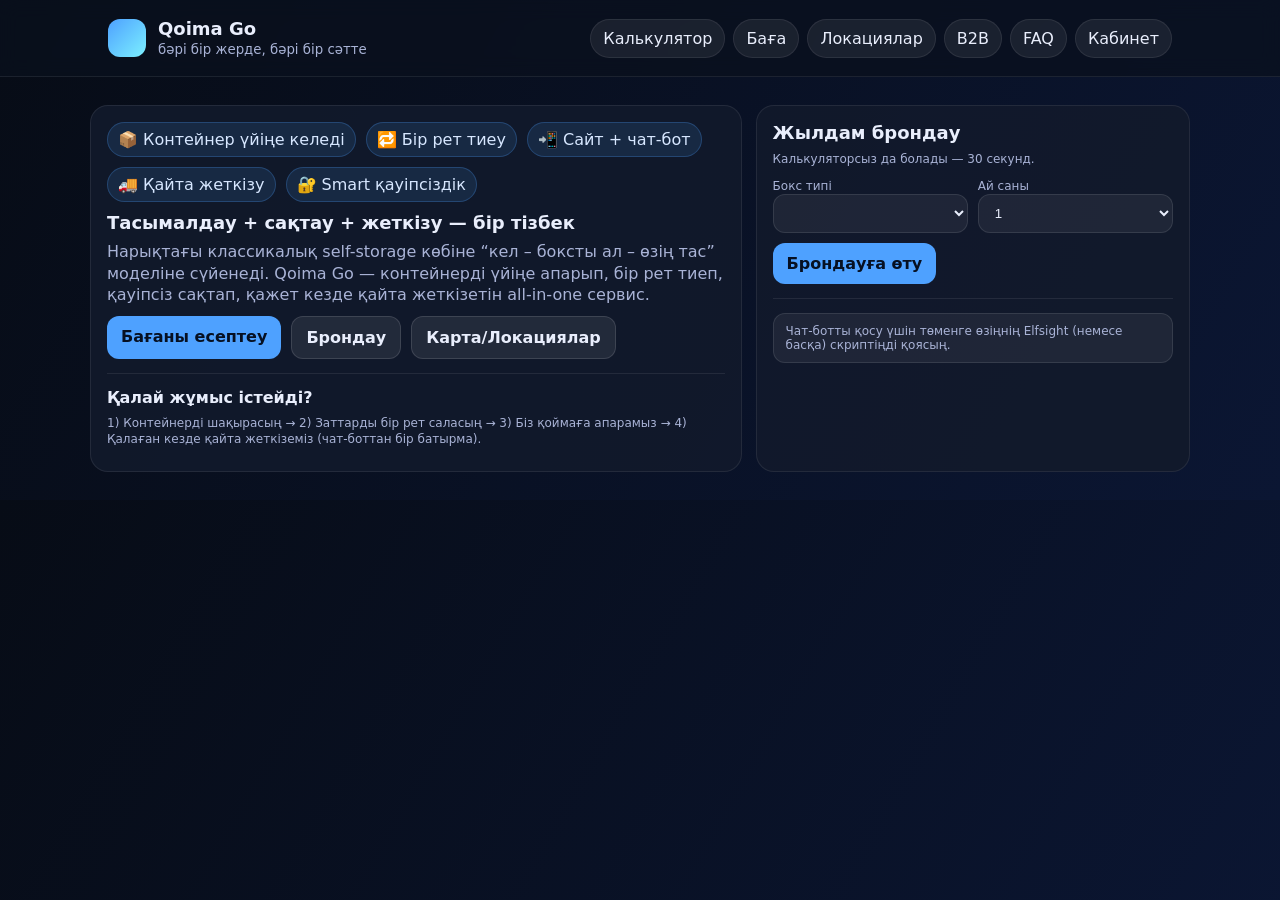
==== index.html @ ec1948fd "Create index.html" ====
<!doctype html>
<html lang="kk">
<head>
  <meta charset="utf-8" />
  <meta name="viewport" content="width=device-width,initial-scale=1" />
  <title>Qoima Go — бәрі бір жерде</title>
  <link rel="stylesheet" href="assets/style.css" />
</head>
<body>
<header class="nav">
  <div class="container nav-inner">
    <div class="brand">
      <div class="logo"></div>
      <div>
        <h1>Qoima Go</h1>
        <small>бәрі бір жерде, бәрі бір сәтте</small>
      </div>
    </div>
    <nav class="menu">
      <a class="pill" href="calculator.html">Калькулятор</a>
      <a class="pill" href="pricing.html">Баға</a>
      <a class="pill" href="locations.html">Локациялар</a>
      <a class="pill" href="b2b.html">B2B</a>
      <a class="pill" href="faq.html">FAQ</a>
      <a class="pill" href="cabinet.html">Кабинет</a>
    </nav>
  </div>
</header>

<main class="container hero">
  <div class="grid">
    <div class="card">
      <div class="kpi">
        <span class="badge">📦 Контейнер үйіңе келеді</span>
        <span class="badge">🔁 Бір рет тиеу</span>
        <span class="badge">📲 Сайт + чат-бот</span>
        <span class="badge">🚚 Қайта жеткізу</span>
        <span class="badge">🔐 Smart қауіпсіздік</span>
      </div>
      <h2 style="margin-top:10px">Тасымалдау + сақтау + жеткізу — бір тізбек</h2>
      <p>
        Нарықтағы классикалық self-storage көбіне “кел – боксты ал – өзің тас” моделіне сүйенеді.
        Qoima Go — контейнерді үйіңе апарып, бір рет тиеп, қауіпсіз сақтап, қажет кезде қайта жеткізетін all-in-one сервис.
      </p>

      <div class="btns">
        <a class="btn" href="calculator.html">Бағаны есептеу</a>
        <a class="btn alt" href="book.html">Брондау</a>
        <a class="btn alt" href="locations.html">Карта/Локациялар</a>
      </div>

      <div class="hr"></div>
      <h3>Қалай жұмыс істейді?</h3>
      <p class="mini">
        1) Контейнерді шақырасың → 2) Заттарды бір рет саласың → 3) Біз қоймаға апарамыз →
        4) Қалаған кезде қайта жеткіземіз (чат-боттан бір батырма).
      </p>
    </div>

    <div class="card">
      <h2>Жылдам брондау</h2>
      <p class="mini">Калькуляторсыз да болады — 30 секунд.</p>
      <div class="row">
        <div>
          <label>Бокс типі</label>
          <select id="quickBox"></select>
        </div>
        <div>
          <label>Ай саны</label>
          <select id="quickMonths">
            <option>1</option><option>2</option><option>3</option><option>6</option><option>12</option>
          </select>
        </div>
      </div>
      <div class="btns">
        <a class="btn" id="quickGo" href="book.html">Брондауға өту</a>
      </div>

      <div class="hr"></div>
      <div class="notice mini">
        Чат-ботты қосу үшін төменге өзіңнің Elfsight (немесе басқа) скриптіңді қоясың.
      </div>

      <!-- ЧАТ-БОТ (мысал: Elfsight) -->
      <!--
     <script src="assets/data.js"></script>
<script src="assets/app.js"></script>
<script src="assets/chatbot.js"></script>

  <div class="footer">© Qoima Go • Алматы • 24/7 онлайн сервис</div>
</main>

<script src="assets/data.js"></script>
<script src="assets/app.js"></script>
<script>
  const boxSel = document.getElementById("quickBox");
  window.QOIMA.boxTypes.forEach(b=>{
    const o=document.createElement("option");
    o.value=b.id; o.textContent=`${b.title} • ${b.sqm} м²`;
    boxSel.appendChild(o);
  });
  document.getElementById("quickGo").addEventListener("click",(e)=>{
    e.preventDefault();
    const box = boxSel.value;
    const months = document.getElementById("quickMonths").value;
    location.href = `book.html?box=${encodeURIComponent(box)}&months=${encodeURIComponent(months)}`;
  });
</script>
</body>
</html>
---- assets/style.css ----
/* assets/style.css */
:root{--bg:#0b1220;--card:#121a2c;--txt:#e9eefc;--mut:#a9b3d6;--acc:#4ea1ff;--ok:#2bd576;--bad:#ff5a7a;}
*{box-sizing:border-box} body{margin:0;font-family:system-ui,-apple-system,Segoe UI,Roboto,Arial;background:linear-gradient(120deg,#070c16,#0b1633);color:var(--txt);}
a{color:inherit;text-decoration:none}
.container{max-width:1100px;margin:0 auto;padding:18px}
.nav{position:sticky;top:0;background:rgba(10,16,30,.75);backdrop-filter:blur(10px);border-bottom:1px solid rgba(255,255,255,.08);z-index:9}
.nav-inner{display:flex;align-items:center;justify-content:space-between;gap:14px}
.brand{display:flex;align-items:center;gap:12px}
.logo{width:38px;height:38px;border-radius:12px;background:linear-gradient(135deg,var(--acc),#7cf0ff)}
.brand h1{font-size:18px;margin:0}
.brand small{color:var(--mut)}
.menu{display:flex;flex-wrap:wrap;gap:8px}
.pill{padding:9px 12px;border-radius:999px;background:rgba(255,255,255,.07);border:1px solid rgba(255,255,255,.08)}
.pill:hover{border-color:rgba(78,161,255,.7)}
.hero{padding:28px 0}
.grid{display:grid;grid-template-columns:1.2fr .8fr;gap:14px}
@media(max-width:900px){.grid{grid-template-columns:1fr}}
.card{background:rgba(18,26,44,.9);border:1px solid rgba(255,255,255,.08);border-radius:18px;padding:16px}
.kpi{display:flex;gap:10px;flex-wrap:wrap}
.badge{padding:7px 10px;border-radius:999px;background:rgba(78,161,255,.12);border:1px solid rgba(78,161,255,.25);color:#d7e7ff}
h2{margin:0 0 8px;font-size:18px}
h3{margin:12px 0 8px;font-size:16px}
p{margin:8px 0;color:var(--mut);line-height:1.35}
.btns{display:flex;gap:10px;flex-wrap:wrap;margin-top:10px}
.btn{padding:11px 14px;border-radius:12px;background:var(--acc);color:#061022;font-weight:700}
.btn.alt{background:rgba(255,255,255,.08);color:var(--txt);border:1px solid rgba(255,255,255,.12)}
.row{display:grid;grid-template-columns:repeat(2,1fr);gap:10px}
@media(max-width:700px){.row{grid-template-columns:1fr}}
label{font-size:12px;color:var(--mut)}
input,select,textarea{width:100%;padding:10px 12px;border-radius:12px;background:rgba(255,255,255,.06);border:1px solid rgba(255,255,255,.10);color:var(--txt);outline:none}
textarea{min-height:88px}
table{width:100%;border-collapse:separate;border-spacing:0 8px}
td,th{padding:10px 12px;text-align:left}
tr{background:rgba(255,255,255,.04);border:1px solid rgba(255,255,255,.08)}
tr td:first-child, tr th:first-child{border-top-left-radius:12px;border-bottom-left-radius:12px}
tr td:last-child, tr th:last-child{border-top-right-radius:12px;border-bottom-right-radius:12px}
.mini{font-size:12px;color:var(--mut)}
.ok{color:var(--ok)} .bad{color:var(--bad)}
.hr{height:1px;background:rgba(255,255,255,.08);margin:14px 0}
.footer{padding:18px 0;color:var(--mut);font-size:12px}
.notice{padding:10px 12px;border-radius:12px;background:rgba(255,255,255,.06);border:1px solid rgba(255,255,255,.10)}
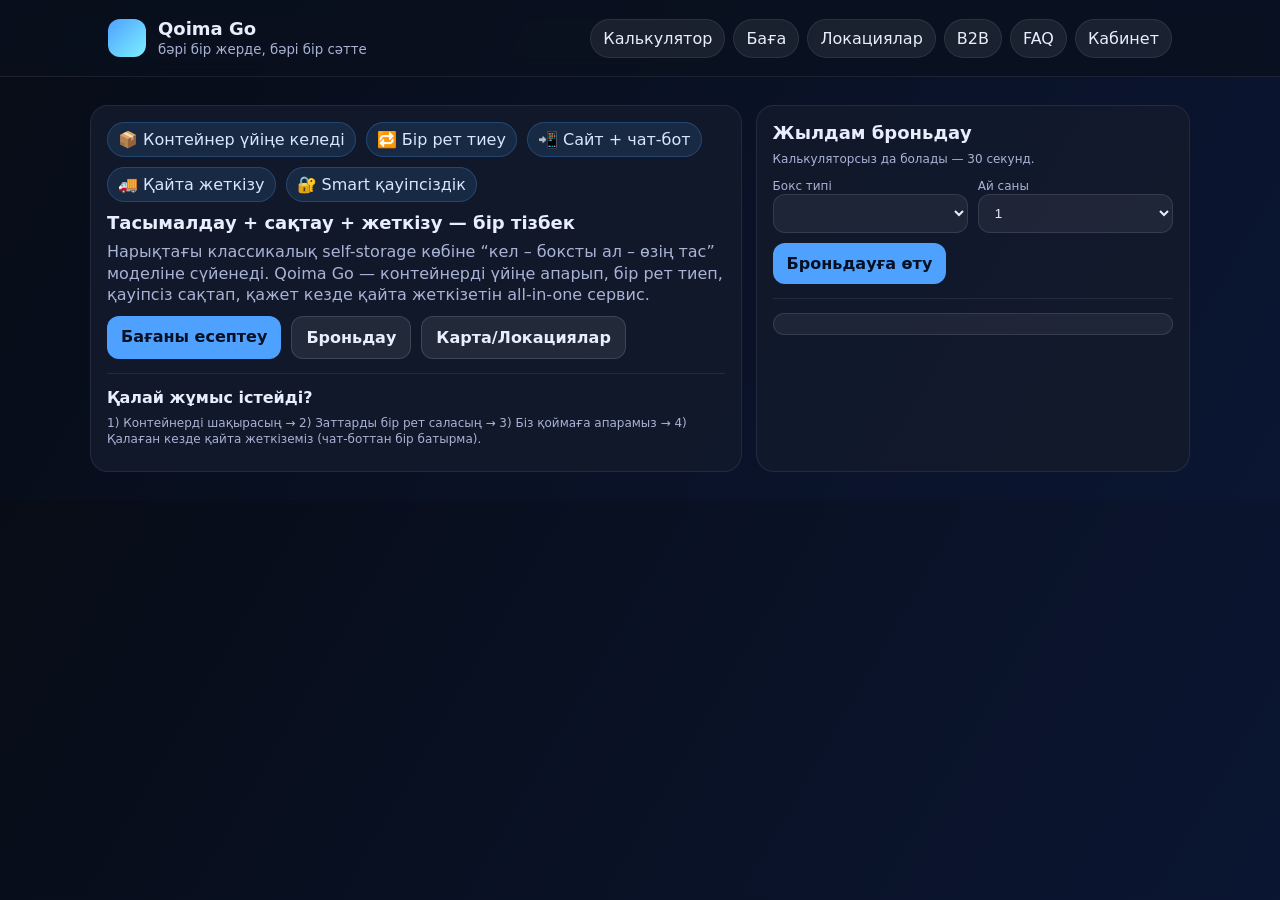
==== commit a3fae170: "Update index.html" ====
--- a/index.html
+++ b/index.html
@@ -45,7 +45,7 @@
 
       <div class="btns">
         <a class="btn" href="calculator.html">Бағаны есептеу</a>
-        <a class="btn alt" href="book.html">Брондау</a>
+        <a class="btn alt" href="book.html">Броньдау</a>
         <a class="btn alt" href="locations.html">Карта/Локациялар</a>
       </div>
 
@@ -58,7 +58,7 @@
     </div>
 
     <div class="card">
-      <h2>Жылдам брондау</h2>
+      <h2>Жылдам броньдау</h2>
       <p class="mini">Калькуляторсыз да болады — 30 секунд.</p>
       <div class="row">
         <div>
@@ -73,13 +73,12 @@
         </div>
       </div>
       <div class="btns">
-        <a class="btn" id="quickGo" href="book.html">Брондауға өту</a>
+        <a class="btn" id="quickGo" href="book.html">Броньдауға өту</a>
       </div>
 
       <div class="hr"></div>
       <div class="notice mini">
-        Чат-ботты қосу үшін төменге өзіңнің Elfsight (немесе басқа) скриптіңді қоясың.
-      </div>
+
 
       <!-- ЧАТ-БОТ (мысал: Elfsight) -->
       <!--
